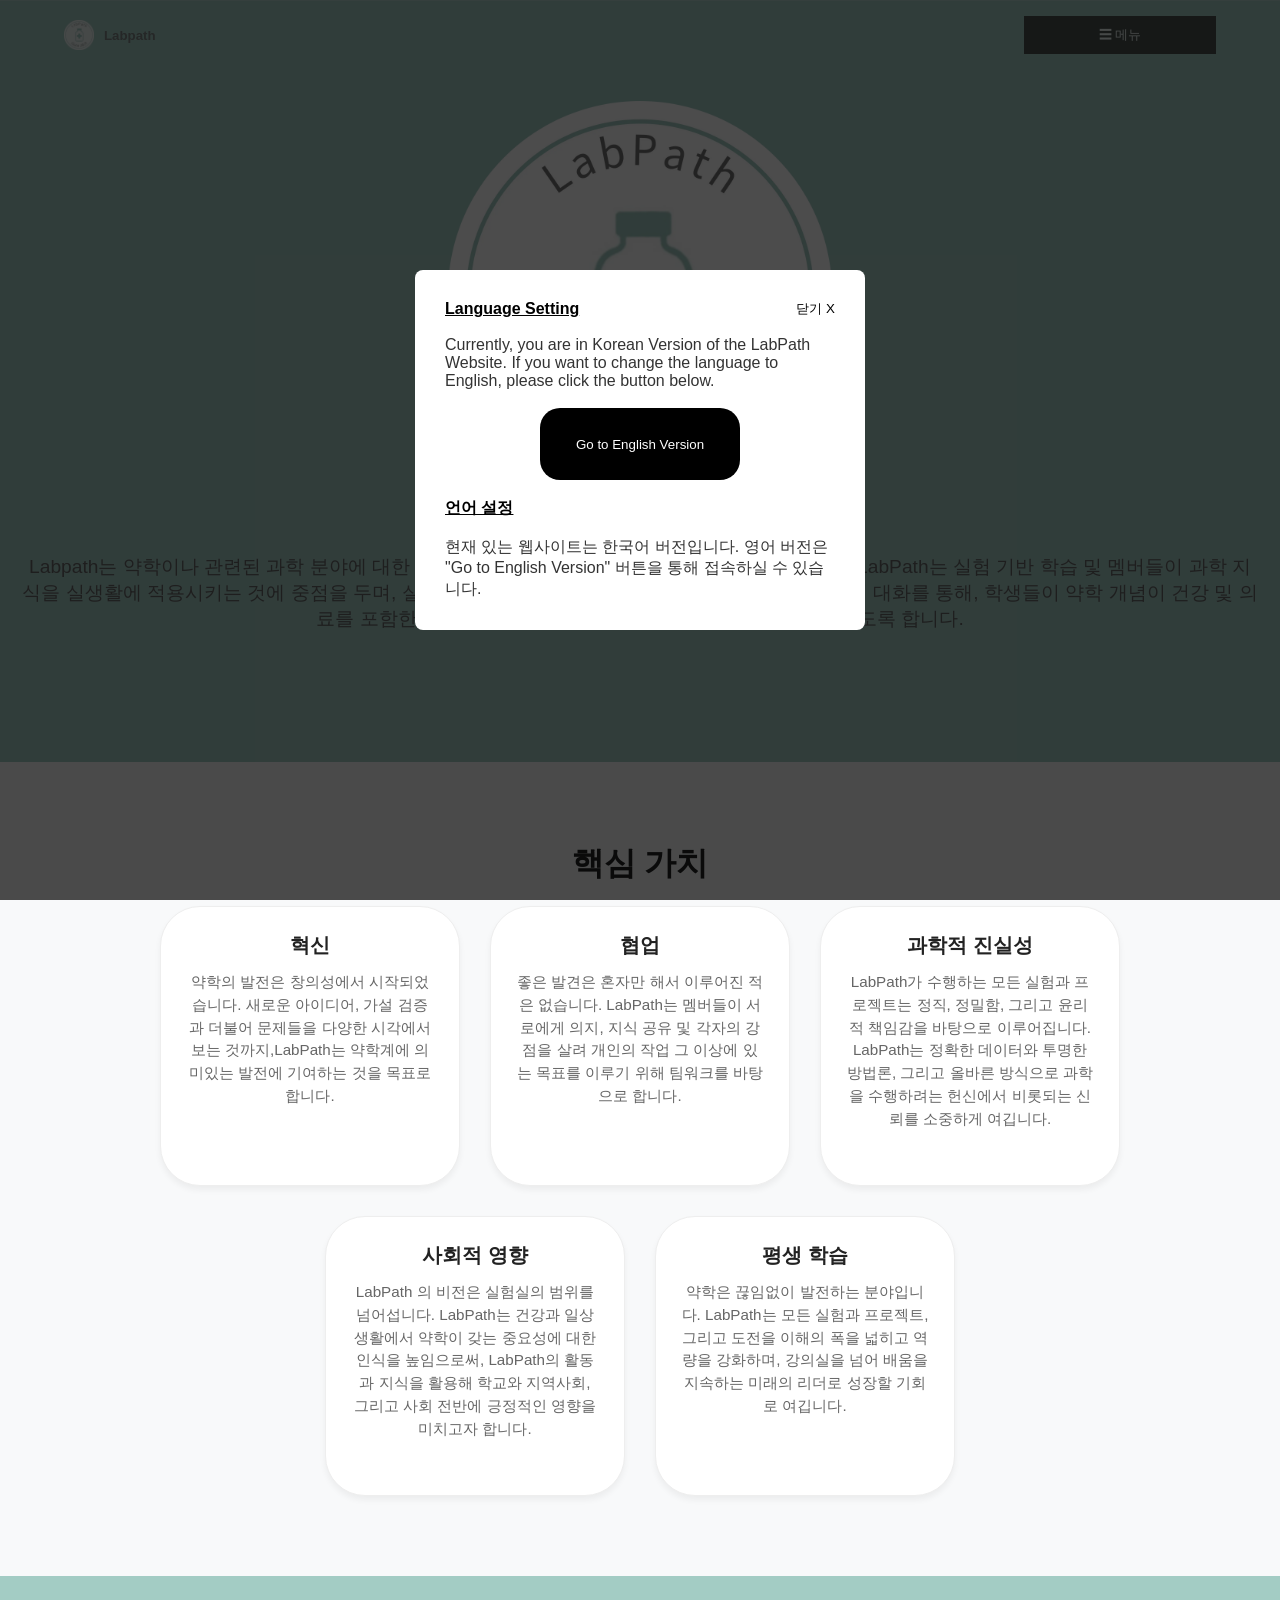
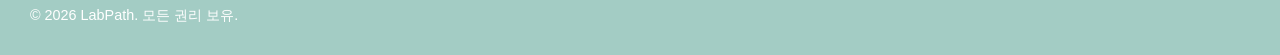
==== index.html @ 37b44208 "Update index.html" ====
<!DOCTYPE html>
<html lang="ko">
<head>
    <meta charset="UTF-8">
    <meta name="viewport" content="width=device-width, initial-scale=1.0">
    <title>Labpath</title>
    <link rel="stylesheet" href="style.css">
    <script src="script.js"></script>
    <meta property="og:type" content="website">
    <meta property="og:image" content="https://labpathpharmacy.github.io/LabPath.webp" />
    <meta property="og:title" content="LabPath">
    <link rel="icon" type="image/x-icon" href="LabPath.webp" alt="LabPath Page">
    <meta property="og:description" content="고등학생으로 이루어진 약학 클럽(동아리)">
    <meta name="description" content="고등학생으로 이루어진 약학 클럽(동아리)">
    <link rel="alternate icon" href="https://labpathpharamcy.github.io/LabPath.ico" type="image/x-icon">
    <link rel="icon" href="https://labpathpharmacy.github.io/Labpath.svg" type="image/svg+xml">
    <script type="application/ld+json">
        {
            "@type": "Organization",
            "name": "LabPath",
            "logo": "https://labpathpharmacy.github.io/SED_Logo.webp",
            "description": "학생 주도 약학 클럽/동아리",
            "foundingDate": "2025",
            "areaServed": "Worldwide",
        }
    </script>
</head>
<body>
    <header>
        <div class="container" id="con">
            <a href="https://labpathpharmacy.github.io/kr/" style="text-decoration: none;">
                <div class="logo">
                    <img src="LabPath.webp" style="width:30px;height:30px;">
                    <h5>Labpath</h5>
                </div>
            </a>
            <div class="bc">
                <button class="mt3" id="mb3" aria-label="menu" data-text-open="닫기 ✕" onclick="toggleMenu4()"> ☰ 메뉴</button>             
                <div class="mc3">
                    <!-- <a href="" style="text-decoration: none;"><button class="pec">프로젝트/일정</button></a> -->
                    <div class="mc2">
                        <button class="mt2" id="mb2" aria-label="reports" data-text-open="보고서" onclick="toggleMenu2()"> 보고서 </button>
                        <div class="sb2" id="ddM2">
                            <a href="LR1K.html"><button>비타민 C 적정 실험</button></a>
                            <a href="LR2K.html"><button>산-염기 적정</button></a>
                            <a href="LR3K.html"><button>루미놀 실험</button></a>
                        </div>
                    </div>
                    <div class="mc">
                        <button class="mt" id="mb" aria-label="contact" data-text-open="문의하기" onclick="toggleMenu()">문의하기</button>
                        <div class="sb" id="ddM">
                            <a href="https://forms.gle/cx5Lbpp7y3GXTNup8"><button aria-label="collaboration">협업 요청</button></a>
                            <a href="https://forms.gle/TPVjdrsGNQd8Svh7A"><button aria-label="suggestions">제안하기/문의하기</button></a>
                        </div>
                    </div>
                </div>
            </div> 
        </div>
    </header>
    <section class="hero">
        <div class="container hero-content">
            <img src="LabPath.webp" style="width:30vw;height:30vw;">
            <h2>LabPath</h2>
            <p>Labpath는 약학이나 관련된 과학 분야에 대한 지식과 관심 발전을 촉진하는 학생 주도 단체입니다. LabPath는 실험 기반 학습 및 멤버들이 과학 지식을 실생활에 적용시키는 것에 중점을 두며, 실험실 활동, 연구 중심 프로젝트 및 멤버들 간의 학술적 대화를 통해, 학생들이 약학 개념이 건강 및 의료를 포함한 생활 주변에 연관되는지에 관한 보다 깊은 이해를 하도록 합니다.</p>
        </div>
    </section>
    <section id="organizers" class="section bg-light">
        <div class="container">
            <h3 class="section-title">핵심 가치</h3>
            <div class="g">
                <div class="image-card">
                    <div class="card-body">
                        <h4>혁신</h4>
                        <p>약학의 발전은 창의성에서 시작되었습니다. 새로운 아이디어, 가설 검증과 더불어 문제들을 다양한 시각에서 보는 것까지,LabPath는 약학계에 의미있는 발전에 기여하는 것을 목표로 합니다. </p>
                    </div>
                </div>
                <div class="image-card">
                    <div class="card-body">
                        <h4>협업</h4>
                        <p>좋은 발견은 혼자만 해서 이루어진 적은 없습니다. LabPath는 멤버들이 서로에게 의지, 지식 공유 및 각자의 강점을 살려 개인의 작업 그 이상에 있는 목표를 이루기 위해 팀워크를 바탕으로 합니다.</p>
                    </div>
                </div>
                <div class="image-card">
                    <div class="card-body">
                        <h4>과학적 진실성</h4>
                        <p>LabPath가 수행하는 모든 실험과 프로젝트는 정직, 정밀함, 그리고 윤리적 책임감을 바탕으로 이루어집니다. LabPath는 정확한 데이터와 투명한 방법론, 그리고 올바른 방식으로 과학을 수행하려는 헌신에서 비롯되는 신뢰를 소중하게 여깁니다.</p>
                    </div>
                </div>
                <div class="image-card">
                    <div class="card-body">
                        <h4>사회적 영향</h4>
                        <p>LabPath 의 비전은 실험실의 범위를 넘어섭니다. LabPath는 건강과 일상생활에서 약학이 갖는 중요성에 대한 인식을 높임으로써, LabPath의 활동과 지식을 활용해 학교와 지역사회, 그리고 사회 전반에 긍정적인 영향을 미치고자 합니다.</p>
                    </div>
                </div>
                <div class="image-card">
                    <div class="card-body">
                        <h4>평생 학습</h4>
                        <p>약학은 끊임없이 발전하는 분야입니다. LabPath는 모든 실험과 프로젝트, 그리고 도전을 이해의 폭을 넓히고 역량을 강화하며, 강의실을 넘어 배움을 지속하는 미래의 리더로 성장할 기회로 여깁니다.</p>
                    </div>
                </div>
            </div>
        </div>
        <div id="pop" class="pop-o">
            <div class="notice">
                <button class="end" id="end" style="float:right ;border:none; background-color: transparent">닫기 X</button>
                <h9 style="text-decoration: underline; color:black;font-weight: bold">Language Setting</h9><br><br>
                <p>Currently, you are in Korean Version of the LabPath Website. If you want to change the language to English, please click the button below.</p><br>
                <a href="https://labpathpharmacy.github.io/" style="text-decoration: none;"><button class="lang" aria-label="English">Go to English Version</button></a>
                <br>
                <h10 style="text-decoration:underline;color:black;font-weight: bold;">언어 설정</h10><br><br>
                <p> 현재 있는 웹사이트는 한국어 버전입니다. 영어 버전은 "Go to English Version" 버튼을 통해 접속하실 수 있습니다.</p>
            </div>
        </div>
    </section>
    <footer>
        <div>
            <p> &copy; 2026 LabPath. 모든 권리 보유.</p>
        </div>
    </footer>
</body>
</html>
---- style.css ----
* {
    margin: 0;
    padding: 0;
    box-sizing: border-box;
    user-select: none;
}
body {
    font-family: 'Noto Sans KR', sans-serif;
    color: #333;
    background-color: #fff;
    width:100%
}
.content {
    padding:50px;
    line-height: 2.0;
    width:100%;
}
.container {
    width: 100%;
    margin: 0 auto;
    padding: 0 20px;
    position: sticky;
}
header {
    background: #a3ccc4;
    border-bottom: 1px solid #eee;
    position: sticky;
    top: 0;
    z-index: 100;
    width:100%;
}
header .container {
    display: flex;
    justify-content: space-between;
    align-items: center;
    height: 70px;
    width:100vw;
}
.logo {
    font-size: 1rem;
    color: #727272;
    margin-left:5vw;
    display:flex;
    flex-direction: row;
    align-items: center;
    gap:10px;
    font-weight: 700;
}
.hero {
    background: linear-gradient(rgba(163, 204, 196, 1), rgba(163, 204, 196, 1)), url('https://unsplash.com') no-repeat center center/cover;
    padding: 100px 0;
    text-align: center;
}
.hero-content h2 {
    font-size: 2.5rem;
    margin-bottom: 20px;
    color: #222;
}
.hero-content p {
    font-size: 1.2rem;
    color: #666;
    margin-bottom: 30px;
}
.section {
    padding: 80px 0;
}
.bg-light {
    background-color: #f8f9fa;
}
.section-title {
    font-size: 2rem;
    text-align: center;
    margin-bottom: 20px;
    color: #222;
}
.section-desc {
    text-align: center;
    max-width: 800px;
    margin: 0 auto;
    color: #666;
    font-size: 1.1rem;
}
.text-center {
    text-align: center;
}
.grid {
    display: grid;
    grid-template-columns: repeat(auto-fit, minmax(300px, 1fr));
    gap: 30px;
    margin-top: 40px;
}
.card {
    background: #fff;
    padding: 30px;
    border-radius: 40px;
    box-shadow: 0 4px 6px rgba(0,0,0,0.05);
    text-align: center;
    border: 1px solid #eee;
}
.card-icon {
    font-size: 3rem;
    margin-bottom: 15px;
}
.card p {
    color: #666;
    font-size: 0.95rem;
}
footer {
    background: #a3ccc4;
    color: #fff;
    text-align: left;
    padding: 20px 0;
    font-size: 0.9rem;
    padding:30px;   
}
.g {
    display: flex;
    flex-wrap: wrap;
    flex-direction: row;
    justify-content: center;
    gap:30px
}
.image-card {
    border-radius: 40px;
    box-shadow: 0 4px 6px rgba(0,0,0,0.05);
    overflow: hidden; 
    border: 1px solid #eee;
    background: #fff;
    width:300px;
    height:280px;
}
.card-body {
    padding: 25px;
    text-align: center;
}
.card-body h4 {
    font-size: 1.25rem;
    color: #222;
    margin-bottom: 12px;
    font-weight: bold;
}
.card-body p {
    font-size: 0.95rem;
    color: #666;
    line-height: 1.5;
}
#con {
    display: flex;
    justify-content: space-between;
    gap:80px;
    width: 100%;
    margin: 0 auto;
    padding: 0 20px;
    margin-top: 30px;
    margin-bottom: 30px;
    position: fixed;
    z-index: 1000;
    background-color: #a3ccc4;
    margin:0;
    padding: 0;
    box-sizing: border-box; 
    opacity:0.8;
}
.bc {
    font-family: Arial, sans-serif;
    position: relative;
    display: inline-block;
    margin-right:5vw;
    width:15vw;
}
.mc3, .sb2, .sb {
    display: none;
    position: absolute;
    left: 0;
    background-color: #f9f9f9;
    box-shadow: 0px 8px 16px 0px rgba(0,0,0,0,2);
    z-index: 1;
}
.mc2, .mc {
    position: relative;
}
.bc button {
    width: 15vw;
    padding: 10px 15px;
    text-align: center;
    border: none;
    background: #fff;
    cursor: pointer;
}
.bc button:hover {
    background-color: #f1f1f1;
}
#mb3 {
    background-color: #333;
    color: white;
}
#mb3:hover {
    background-color: #555;
}
.show-menu {
    display: block !important;
}
p{
    width:100%
}
@media (max-width:620px) {
    .bc button {
        width:20vw;
    }
    .bc {
        margin-right: 8vw;
    }
}
@media (max-width: 440px) { 
    .bc button {
        width:24vw;
    }
    .bc {
        margin-right: 12vw;
    }
}
@media (max-width:356px)  {
    .bc button {
        width:26vw;
    }
    .bc {
        margin-right: 16vw;
    }
}
@media (max-width:329px)  {
    .bc button {
        width:24vw;
    }
    .bc {
        margin-right: 12vw;
    }
}
.pop-o {
    position: fixed;
    top: 0; left: 0;
    width: 100%; height: 100%;
    background: rgba(0,0,0,0.7);
    display: none;
    justify-content: center;
    align-items: center;
    z-index: 9999;
    padding: 20px;
}
.pop-o.show {  
    display: flex;  
}
.notice {
    background: white;
    padding: 30px;
    border-radius: 8px;
    max-width: 450px;
    width: 100%;
}
.lang {
    background: black;
    color: white;
    margin-left: auto;
    margin-right: auto;
    width:200px;
    border:none;
    height:8vh;
    border-radius: 20px;
    display:flex; justify-content:center; align-items: center;
}
.lang:hover {
    background-color: #a3ccc4;
    color:#727272
}
.end:hover {
    background: #727272;
    color:white;
}
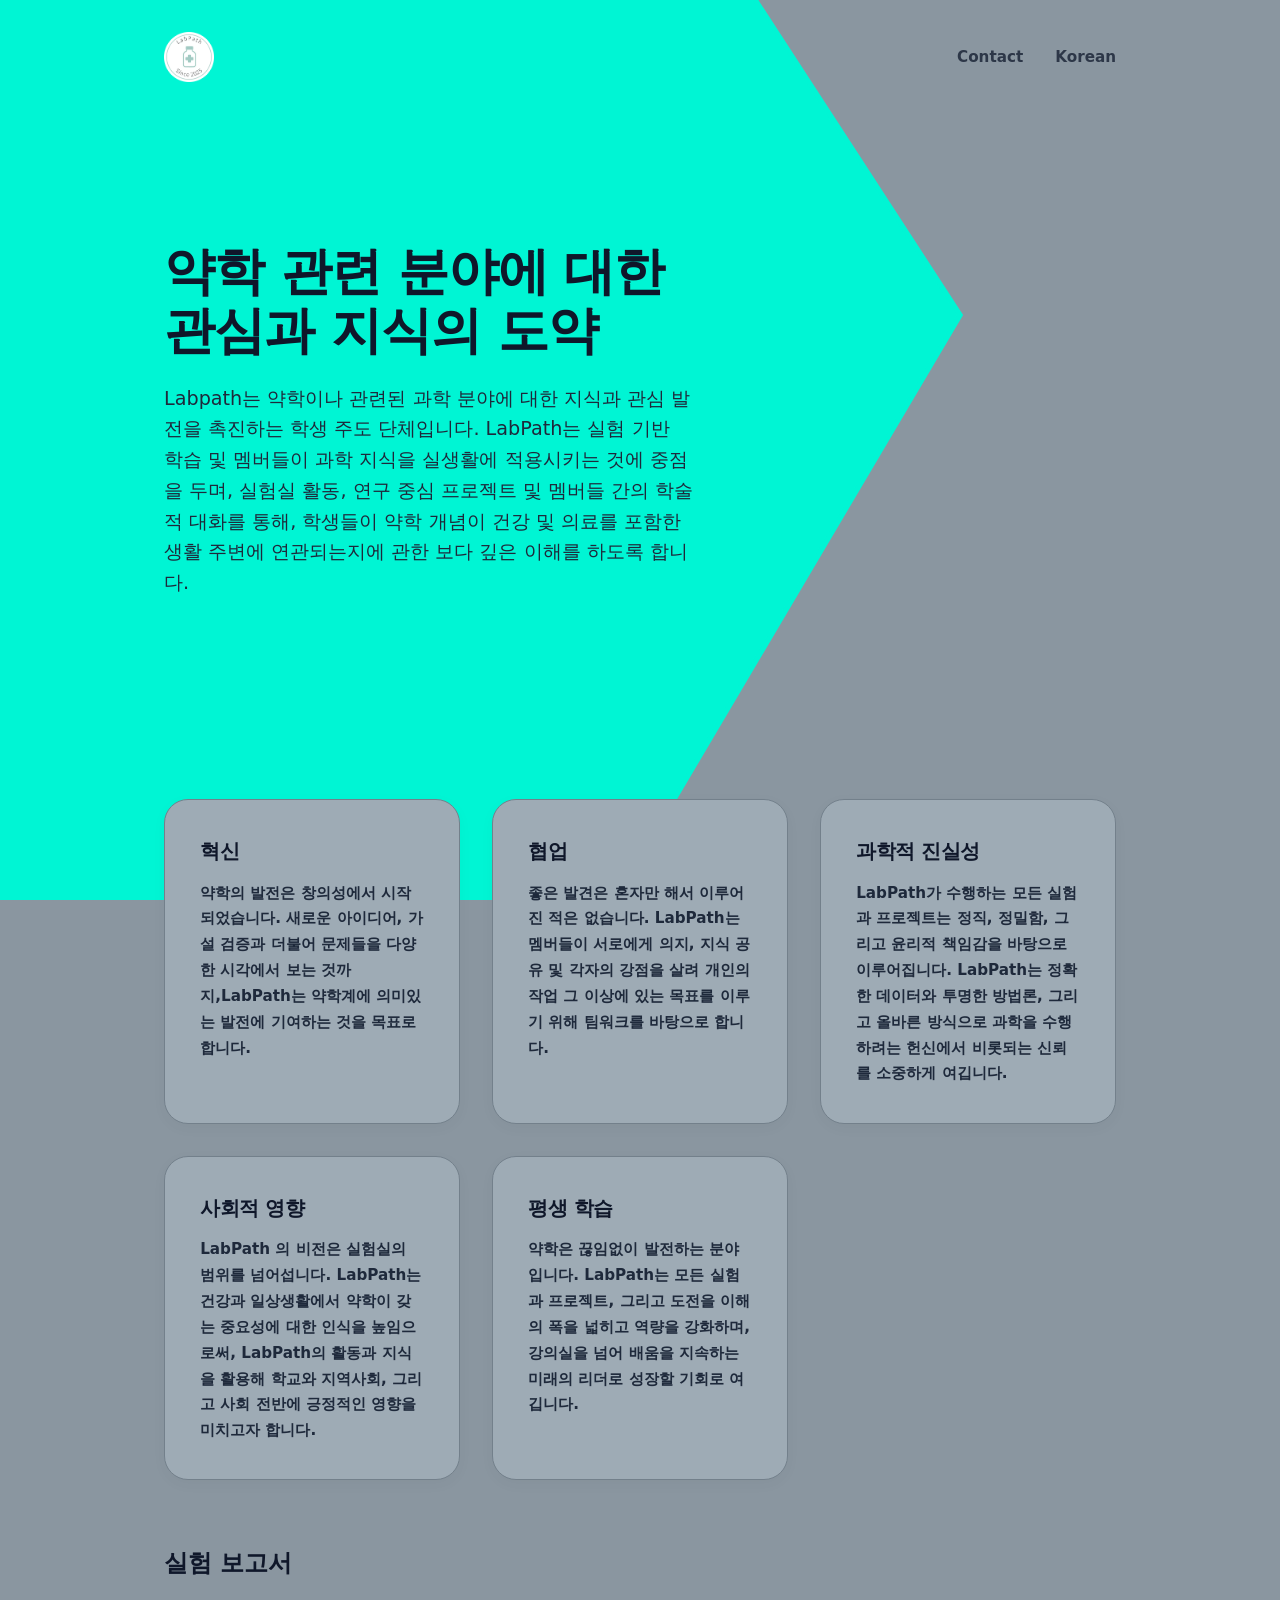
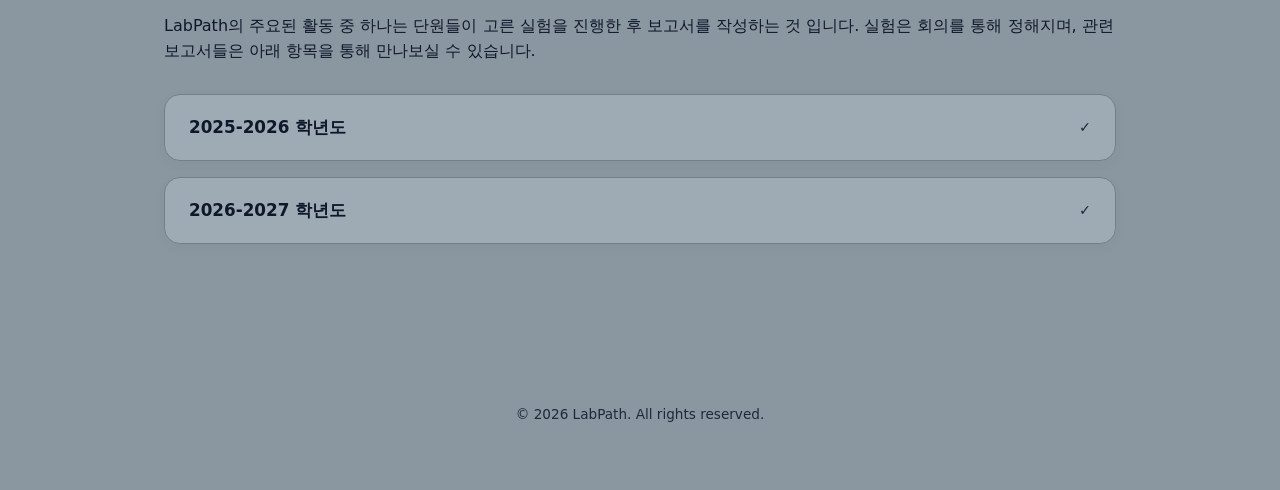
==== commit 5f2feaf8: "Add files via upload" ====
--- a/index.html
+++ b/index.html
@@ -3,9 +3,7 @@
 <head>
     <meta charset="UTF-8">
     <meta name="viewport" content="width=device-width, initial-scale=1.0">
-    <title>Labpath</title>
-    <link rel="stylesheet" href="style.css">
-    <script src="script.js"></script>
+    <title>LabPath</title>
     <meta property="og:type" content="website">
     <meta property="og:image" content="https://labpathpharmacy.github.io/LabPath.webp" />
     <meta property="og:title" content="LabPath">
@@ -14,109 +12,183 @@
     <meta name="description" content="고등학생으로 이루어진 약학 클럽(동아리)">
     <link rel="alternate icon" href="https://labpathpharamcy.github.io/LabPath.ico" type="image/x-icon">
     <link rel="icon" href="https://labpathpharmacy.github.io/Labpath.svg" type="image/svg+xml">
-    <script type="application/ld+json">
-        {
-            "@type": "Organization",
-            "name": "LabPath",
-            "logo": "https://labpathpharmacy.github.io/SED_Logo.webp",
-            "description": "학생 주도 약학 클럽/동아리",
-            "foundingDate": "2025",
-            "areaServed": "Worldwide",
+    <style>
+        :root {
+            --bg: #8a96a0;
+            --txt: #0f172a; 
+            --primary: #00f5d4; 
+            --card-bg: #9eabb5; 
+            --border: #73808b; 
+            --muted: #1e293b;
+            --left-fill: #00f5d4;
         }
-    </script>
+        * { box-sizing: border-box; margin: 0; padding: 0; font-family: system-ui, sans-serif; }
+        body { background: var(--bg) !important; color: var(--txt); line-height: 1.6; position: relative; overflow-x: hidden; min-height: 100vh; }
+        .bg-graphic-container {
+            position: fixed; top: 0; left: 0; width: 100vw; height: 100vh;
+            z-index: -1; pointer-events: none; overflow: hidden;
+        }
+        .bg-graphic {
+            width: 100%; height: 100%; display: block;
+        }
+        .container { max-width: 1000px; margin: 0 auto; padding: 0 1.5rem; position: relative; z-index: 10; }
+        nav { display: flex; justify-content: space-between; align-items: center; padding: 2rem 0; }
+        nav h1 { font-size: 1.35rem; font-weight: 800; letter-spacing: -0.5px; color: #0f172a; }
+        nav h1 span { color: #009e86; } 
+        nav ul { display: flex; list-style: none; gap: 2rem; }
+        nav a { color: #2d3748; text-decoration: none; font-size: 0.95rem; font-weight: 600; transition: color 0.2s; }
+        nav a:hover { color: #ffffff; }
+        .hero { padding: 8rem 0 6rem; max-width: 530px; }
+        .hero h2 { font-size: 3.2rem; font-weight: 800; line-height: 1.15; margin-bottom: 1.5rem; letter-spacing: -1px; color: #0f172a; }
+        .hero p { color: #1e293b; font-size: 1.2rem; margin-bottom: 2.5rem; font-weight: 500; }
+        .btn { display: inline-block; background: #0f172a; color: #ffffff; padding: 0.85rem 1.8rem; border-radius: 30px; text-decoration: none; font-weight: 600; transition: all 0.25s; border: none; }
+        .btn:hover { background: #ffffff; color: #000; transform: translateY(-2px); box-shadow: 0 4px 20px rgba(0,0,0,0.2); }
+        .grid { display: grid; grid-template-columns: repeat(auto-fit, minmax(280px, 1fr)); gap: 2rem; margin: 4rem 0; }
+        .card { 
+            background: var(--card-bg) !important; 
+            border: 1px solid var(--border) !important; 
+            padding: 2.2rem; 
+            border-radius: 24px; 
+            box-shadow: 0 4px 15px rgba(0,0,0,0.03); 
+            transition: all 0.25s ease; 
+        }
+        .card:hover { 
+            transform: translateY(-5px); 
+            background: #ffffff !important; 
+            border-color: #00f5d4 !important; 
+            box-shadow: 0 12px 24px rgba(0,245,212,0.2); 
+        }
+        .card h3 { font-size: 1.25rem; margin-bottom: 0.85rem; letter-spacing: -0.5px; color: #0f172a; font-weight: 800; }
+        .card p { font-size: 0.95rem; color: #1e293b; line-height: 1.7; font-weight: 600; }
+        .faq-section { margin-bottom: 6rem; }  
+        details {
+            background: var(--card-bg) !important;
+            border: 1px solid var(--border) !important;
+            border-radius: 16px;
+            margin-bottom: 1rem;
+            padding: 0;
+            overflow: hidden;
+            box-shadow: 0 4px 15px rgba(0,0,0,0.03);
+            transition: all 0.25s ease;
+        }
+        details:hover {
+            border-color: #00f5d4 !important;
+            box-shadow: 0 6px 18px rgba(0,245,212,0.1);
+        }
+        summary {
+            padding: 1.2rem 1.5rem;
+            font-weight: 700;
+            font-size: 1.05rem;
+            color: #0f172a;
+            cursor: pointer;
+            list-style: none;
+            display: flex;
+            justify-content: space-between;
+            align-items: center;
+            transition: background 0.2s;
+        }
+        summary:hover { background: rgba(255, 255, 255, 0.15); }
+        summary::after {
+            content: "✓"; 
+            font-size: 0.9rem;
+            color: #1e293b;
+            font-weight: 900;
+        }
+        details[open] summary::after {
+            color: #0f172a;
+        }
+        details[open] summary {
+            background: rgba(0, 245, 212, 0.25);
+            border-bottom: 1px solid var(--border);
+        }
+        .faq-content {
+            padding: 1.2rem 1.5rem;
+            font-size: 0.95rem;
+            color: #1e293b;
+            background: rgba(255, 255, 255, 0.5);
+            font-weight: 500;
+            display:flex;
+            justify-content: center;
+            gap:30px;
+        }
+        .f{
+            width:115px;
+            height:75px;
+            border:none;
+            border-radius:30px;
+            background:#00f5d4;
+        }
+        .f:hover {
+            background:rgba(255, 255, 255, 0.5);
+        }
+        footer { text-align: center; padding: 4rem 0; color: #1e293b; font-size: 0.85rem; font-weight: 500; }
+    </style>
 </head>
 <body>
-    <header>
-        <div class="container" id="con">
-            <a href="https://labpathpharmacy.github.io/kr/" style="text-decoration: none;">
-                <div class="logo">
-                    <img src="LabPath.webp" style="width:30px;height:30px;">
-                    <h5>Labpath</h5>
-                </div>
-            </a>
-            <div class="bc">
-                <button class="mt3" id="mb3" aria-label="menu" data-text-open="닫기 ✕" onclick="toggleMenu4()"> ☰ 메뉴</button>             
-                <div class="mc3">
-                    <!-- <a href="" style="text-decoration: none;"><button class="pec">프로젝트/일정</button></a> -->
-                    <div class="mc2">
-                        <button class="mt2" id="mb2" aria-label="reports" data-text-open="보고서" onclick="toggleMenu2()"> 보고서 </button>
-                        <div class="sb2" id="ddM2">
-                            <a href="LR1K.html"><button>비타민 C 적정 실험</button></a>
-                            <a href="LR2K.html"><button>산-염기 적정</button></a>
-                            <a href="LR3K.html"><button>루미놀 실험</button></a>
-                        </div>
+    <div class="bg-graphic-container">
+        <svg class="bg-graphic" viewBox="0 0 1000 1000" preserveAspectRatio="none" xmlns="http://w3.org">
+            <rect width="1000" height="1000" fill="#8a96a0" />
+            <path d="M 0 0 L 590 0 L 750 350 L 480 1000 L 0 1000 Z" fill="var(--left-fill)" />
+            <path d="M 590 0 L 750 350 L 480 1000" fill="none" stroke="#00f5d4" stroke-width="4.5" stroke-miterlimit="10" stroke-linecap="square"/>
+        </svg>
+    </div>
+    <div class="container">
+        <nav>
+            <h1 style="display:flex;;"><img src="LabPath.webp" style="width:50px;height:50px; margin-right:2vw"></h1>
+            <ul>
+                <li><a href="https://docs.google.com/forms/d/e/1FAIpQLSdUo8A0MlQK2juJY_ryWIZAU2O4vNUacJST5PNRgIct8GRuCw/viewform">Contact</a></li>
+                <li><a href="https://labpathpharmacy.github.io">Korean</a></li>
+            </ul>
+        </nav>
+        <main>
+            <section id="about" class="hero">
+                <h2>약학 관련 분야에 대한 관심과 지식의 도약</h2>
+                <p>Labpath는 약학이나 관련된 과학 분야에 대한 지식과 관심 발전을 촉진하는 학생 주도 단체입니다. LabPath는 실험 기반 학습 및 멤버들이 과학 지식을 실생활에 적용시키는 것에 중점을 두며, 실험실 활동, 연구 중심 프로젝트 및 멤버들 간의 학술적 대화를 통해, 학생들이 약학 개념이 건강 및 의료를 포함한 생활 주변에 연관되는지에 관한 보다 깊은 이해를 하도록 합니다.</p>
+            </section>
+            <section id="values">
+                <div class="grid">
+                    <div class="card">
+                        <h3>혁신</h3>
+                        <p>약학의 발전은 창의성에서 시작되었습니다. 새로운 아이디어, 가설 검증과 더불어 문제들을 다양한 시각에서 보는 것까지,LabPath는 약학계에 의미있는 발전에 기여하는 것을 목표로 합니다.</p>
                     </div>
-                    <div class="mc">
-                        <button class="mt" id="mb" aria-label="contact" data-text-open="문의하기" onclick="toggleMenu()">문의하기</button>
-                        <div class="sb" id="ddM">
-                            <a href="https://forms.gle/cx5Lbpp7y3GXTNup8"><button aria-label="collaboration">협업 요청</button></a>
-                            <a href="https://forms.gle/TPVjdrsGNQd8Svh7A"><button aria-label="suggestions">제안하기/문의하기</button></a>
-                        </div>
-                    </div>
-                </div>
-            </div> 
-        </div>
-    </header>
-    <section class="hero">
-        <div class="container hero-content">
-            <img src="LabPath.webp" style="width:30vw;height:30vw;">
-            <h2>LabPath</h2>
-            <p>Labpath는 약학이나 관련된 과학 분야에 대한 지식과 관심 발전을 촉진하는 학생 주도 단체입니다. LabPath는 실험 기반 학습 및 멤버들이 과학 지식을 실생활에 적용시키는 것에 중점을 두며, 실험실 활동, 연구 중심 프로젝트 및 멤버들 간의 학술적 대화를 통해, 학생들이 약학 개념이 건강 및 의료를 포함한 생활 주변에 연관되는지에 관한 보다 깊은 이해를 하도록 합니다.</p>
-        </div>
-    </section>
-    <section id="organizers" class="section bg-light">
-        <div class="container">
-            <h3 class="section-title">핵심 가치</h3>
-            <div class="g">
-                <div class="image-card">
-                    <div class="card-body">
-                        <h4>혁신</h4>
-                        <p>약학의 발전은 창의성에서 시작되었습니다. 새로운 아이디어, 가설 검증과 더불어 문제들을 다양한 시각에서 보는 것까지,LabPath는 약학계에 의미있는 발전에 기여하는 것을 목표로 합니다. </p>
-                    </div>
-                </div>
-                <div class="image-card">
-                    <div class="card-body">
-                        <h4>협업</h4>
+                    <div class="card">
+                        <h3>협업</h3>
                         <p>좋은 발견은 혼자만 해서 이루어진 적은 없습니다. LabPath는 멤버들이 서로에게 의지, 지식 공유 및 각자의 강점을 살려 개인의 작업 그 이상에 있는 목표를 이루기 위해 팀워크를 바탕으로 합니다.</p>
                     </div>
-                </div>
-                <div class="image-card">
-                    <div class="card-body">
-                        <h4>과학적 진실성</h4>
+                    <div class="card">
+                        <h3>과학적 진실성</h3>
                         <p>LabPath가 수행하는 모든 실험과 프로젝트는 정직, 정밀함, 그리고 윤리적 책임감을 바탕으로 이루어집니다. LabPath는 정확한 데이터와 투명한 방법론, 그리고 올바른 방식으로 과학을 수행하려는 헌신에서 비롯되는 신뢰를 소중하게 여깁니다.</p>
                     </div>
-                </div>
-                <div class="image-card">
-                    <div class="card-body">
-                        <h4>사회적 영향</h4>
+                    <div class="card">
+                        <h3>사회적 영향</h3>
                         <p>LabPath 의 비전은 실험실의 범위를 넘어섭니다. LabPath는 건강과 일상생활에서 약학이 갖는 중요성에 대한 인식을 높임으로써, LabPath의 활동과 지식을 활용해 학교와 지역사회, 그리고 사회 전반에 긍정적인 영향을 미치고자 합니다.</p>
                     </div>
-                </div>
-                <div class="image-card">
-                    <div class="card-body">
-                        <h4>평생 학습</h4>
+                    <div class="card">
+                        <h3>평생 학습</h3>
                         <p>약학은 끊임없이 발전하는 분야입니다. LabPath는 모든 실험과 프로젝트, 그리고 도전을 이해의 폭을 넓히고 역량을 강화하며, 강의실을 넘어 배움을 지속하는 미래의 리더로 성장할 기회로 여깁니다.</p>
                     </div>
                 </div>
-            </div>
-        </div>
-        <div id="pop" class="pop-o">
-            <div class="notice">
-                <button class="end" id="end" style="float:right ;border:none; background-color: transparent">닫기 X</button>
-                <h9 style="text-decoration: underline; color:black;font-weight: bold">Language Setting</h9><br><br>
-                <p>Currently, you are in Korean Version of the LabPath Website. If you want to change the language to English, please click the button below.</p><br>
-                <a href="https://labpathpharmacy.github.io/" style="text-decoration: none;"><button class="lang" aria-label="English">Go to English Version</button></a>
-                <br>
-                <h10 style="text-decoration:underline;color:black;font-weight: bold;">언어 설정</h10><br><br>
-                <p> 현재 있는 웹사이트는 한국어 버전입니다. 영어 버전은 "Go to English Version" 버튼을 통해 접속하실 수 있습니다.</p>
-            </div>
-        </div>
-    </section>
-    <footer>
-        <div>
-            <p> &copy; 2026 LabPath. 모든 권리 보유.</p>
-        </div>
-    </footer>
+            </section>
+            <section id="faq" class="faq-section">
+                <h2>실험 보고서</h2>
+                <p style="text-align:left; margin-top:30px; margin-bottom: 30px;">LabPath의 주요된 활동 중 하나는 단원들이 고른 실험을 진행한 후 보고서를 작성하는 것 입니다. 실험은 회의를 통해 정해지며, 관련 보고서들은 아래 항목을 통해 만나보실 수 있습니다.</p>
+                <details>
+                    <summary>2025-2026 학년도</summary>
+                    <div class="faq-content">
+                        <a href="https://online.fliphtml5.com/LabPath/njgm/"><button class="f">Step 1</button></a>
+                        <a href="https://online.fliphtml5.com/LabPath/rrvq/"><button class="f">Step 2</button></a>
+                        <a href="https://online.fliphtml5.com/LabPath/knxi/"><button class="f">Step 3</button></a>
+                    </div>
+                </details>
+                <details>
+                    <summary>2026-2027 학년도</summary>
+                    <div class="faq-content">
+                        <a href="https://online.fliphtml5.com/LabPath/Step-4_Korean/"><button class="f">Step 4</button></a>
+                    </div>
+                </details>
+            </section>
+        </main>
+        <footer>&copy; 2026 LabPath. All rights reserved.</footer>
+    </div>
 </body>
-</html>
-
+</html>
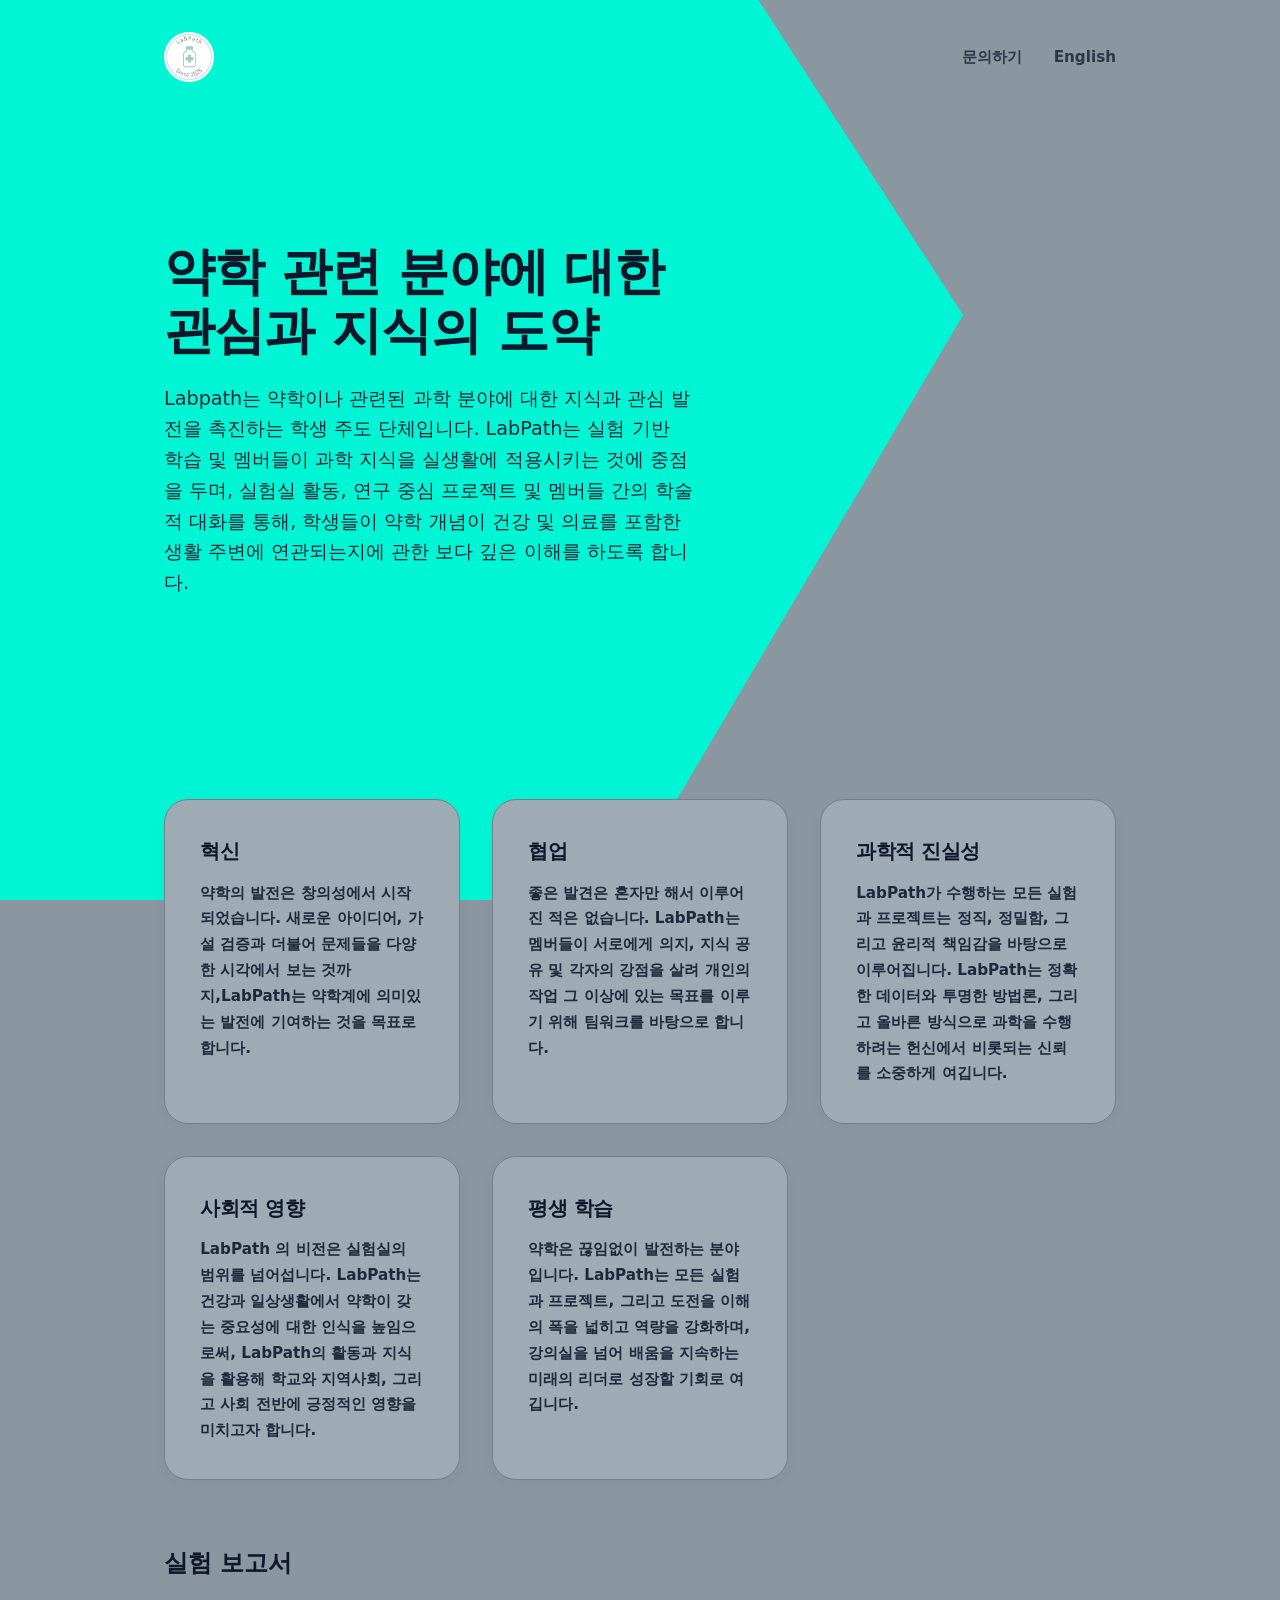
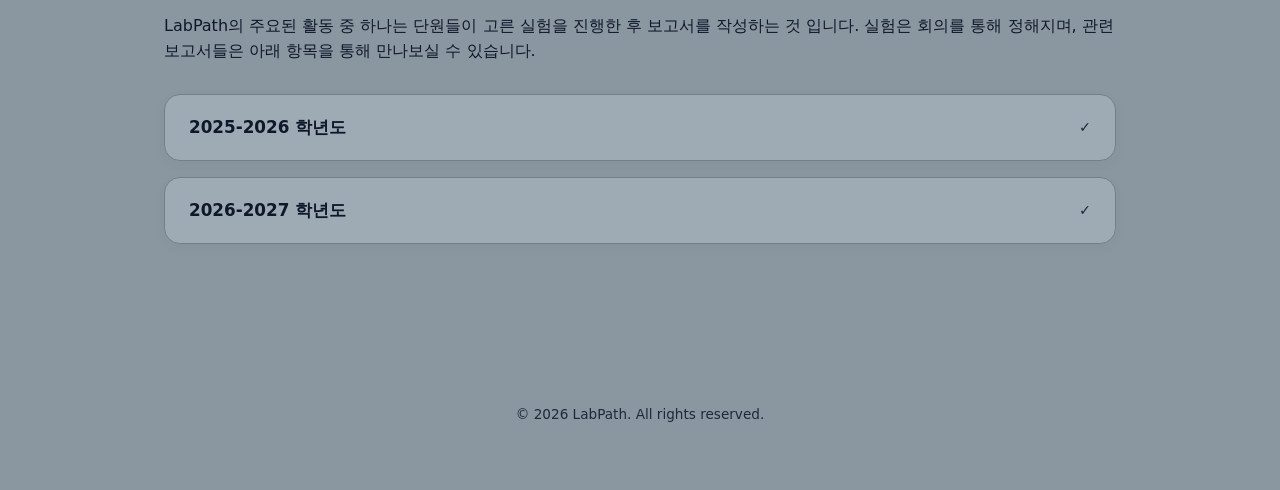
==== commit fe9b47f3: "Update index.html" ====
--- a/index.html
+++ b/index.html
@@ -136,8 +136,8 @@
         <nav>
             <h1 style="display:flex;;"><img src="LabPath.webp" style="width:50px;height:50px; margin-right:2vw"></h1>
             <ul>
-                <li><a href="https://docs.google.com/forms/d/e/1FAIpQLSdUo8A0MlQK2juJY_ryWIZAU2O4vNUacJST5PNRgIct8GRuCw/viewform">Contact</a></li>
-                <li><a href="https://labpathpharmacy.github.io">Korean</a></li>
+                <li><a href="https://docs.google.com/forms/d/e/1FAIpQLSdUo8A0MlQK2juJY_ryWIZAU2O4vNUacJST5PNRgIct8GRuCw/viewform">문의하기</a></li>
+                <li><a href="https://labpathpharmacy.github.io">English</a></li>
             </ul>
         </nav>
         <main>
@@ -191,4 +191,4 @@
         <footer>&copy; 2026 LabPath. All rights reserved.</footer>
     </div>
 </body>
-</html>+</html>
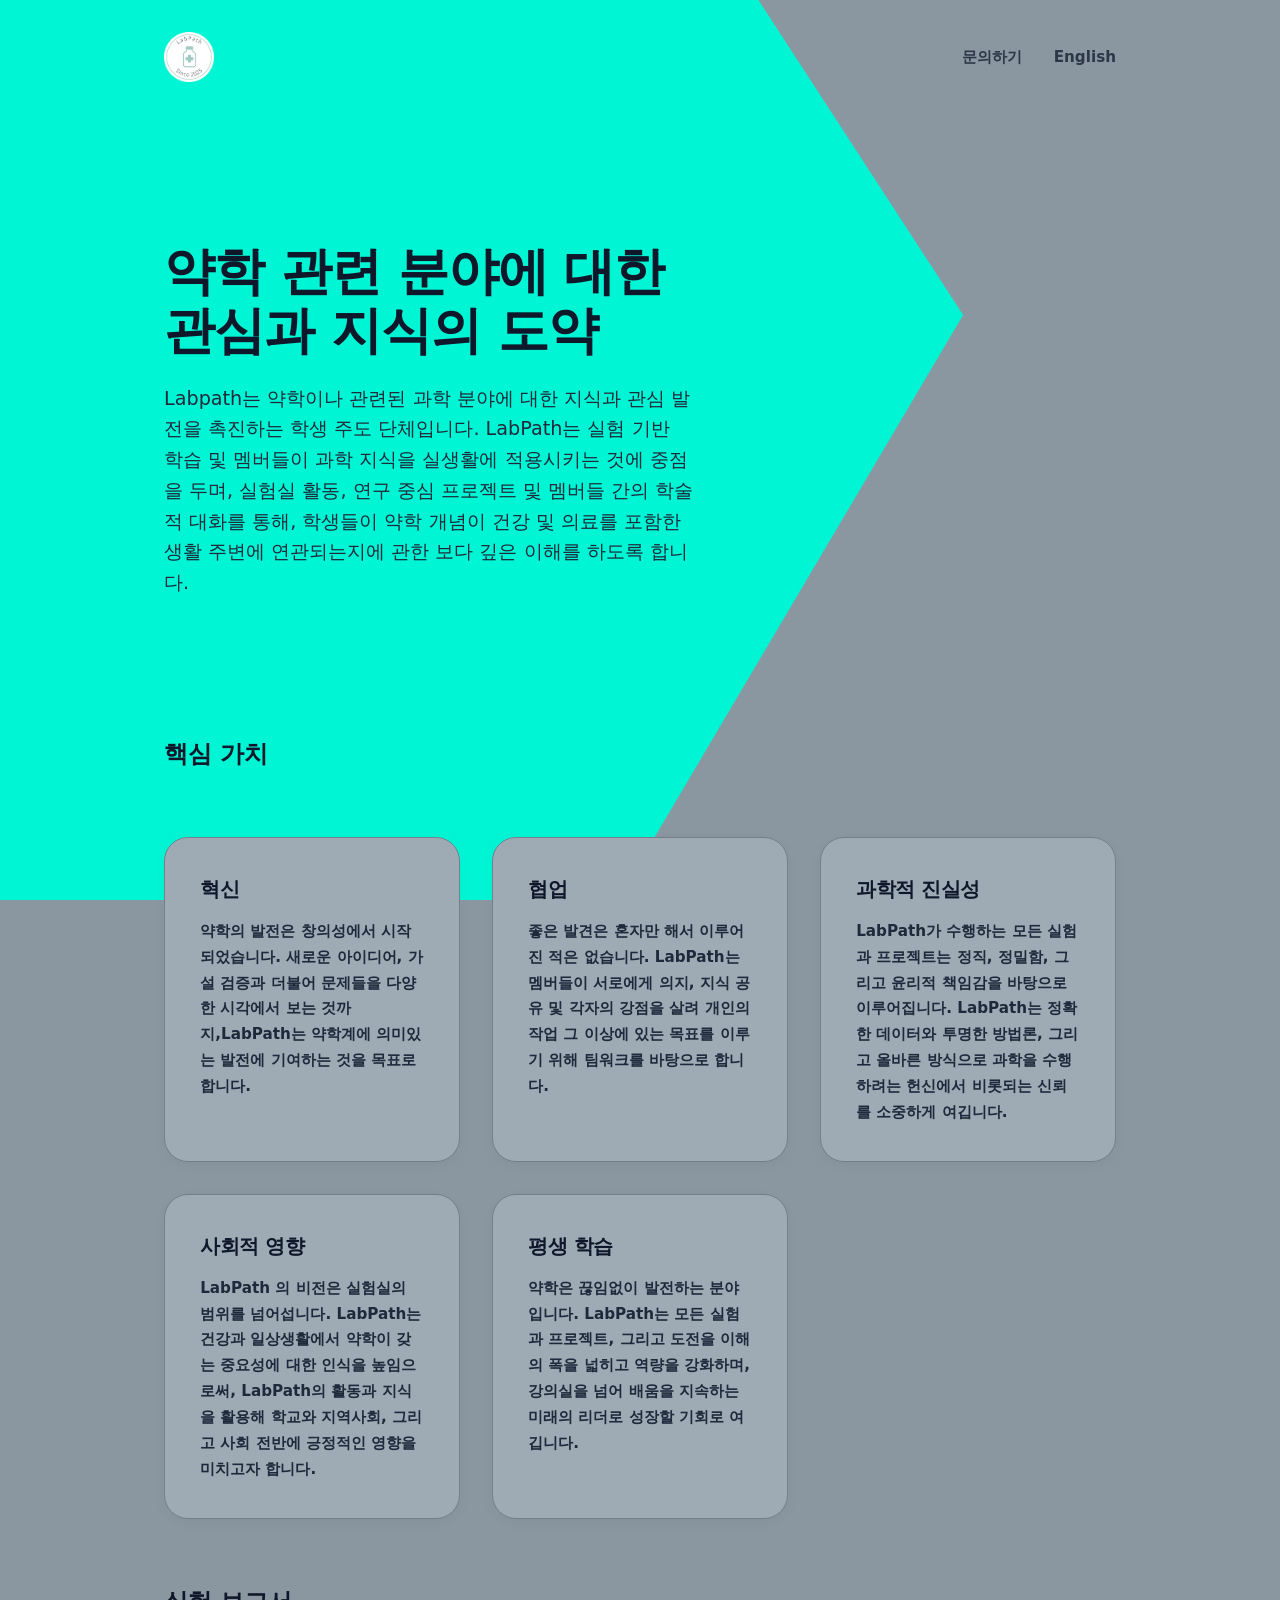
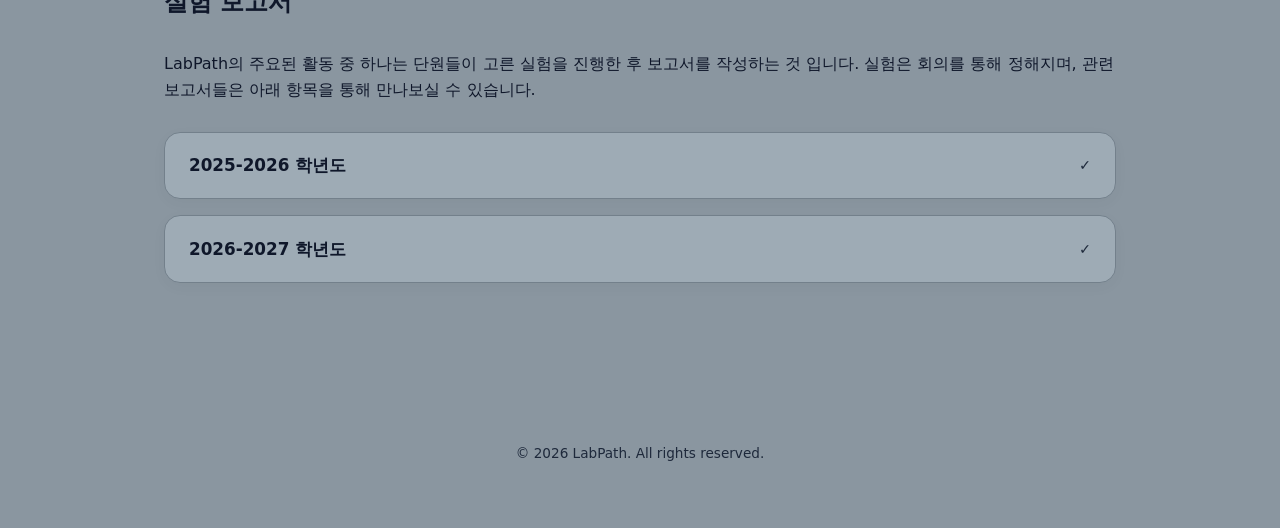
==== commit 8887d835: "Update index.html" ====
--- a/index.html
+++ b/index.html
@@ -112,11 +112,18 @@
             gap:30px;
         }
         .f{
-            width:115px;
-            height:75px;
+            width:15vw;
+            height:7vw;
             border:none;
             border-radius:30px;
-            background:#00f5d4;
+            background:rgba(255, 255, 255, 0.5);
+            
+        }
+        @media (max-width:500px) {
+            .f {
+                width: 20vw;
+                height:10vw;
+            }
         }
         .f:hover {
             background:rgba(255, 255, 255, 0.5);
@@ -146,6 +153,7 @@
                 <p>Labpath는 약학이나 관련된 과학 분야에 대한 지식과 관심 발전을 촉진하는 학생 주도 단체입니다. LabPath는 실험 기반 학습 및 멤버들이 과학 지식을 실생활에 적용시키는 것에 중점을 두며, 실험실 활동, 연구 중심 프로젝트 및 멤버들 간의 학술적 대화를 통해, 학생들이 약학 개념이 건강 및 의료를 포함한 생활 주변에 연관되는지에 관한 보다 깊은 이해를 하도록 합니다.</p>
             </section>
             <section id="values">
+                <h2>핵심 가치</h2>
                 <div class="grid">
                     <div class="card">
                         <h3>혁신</h3>
